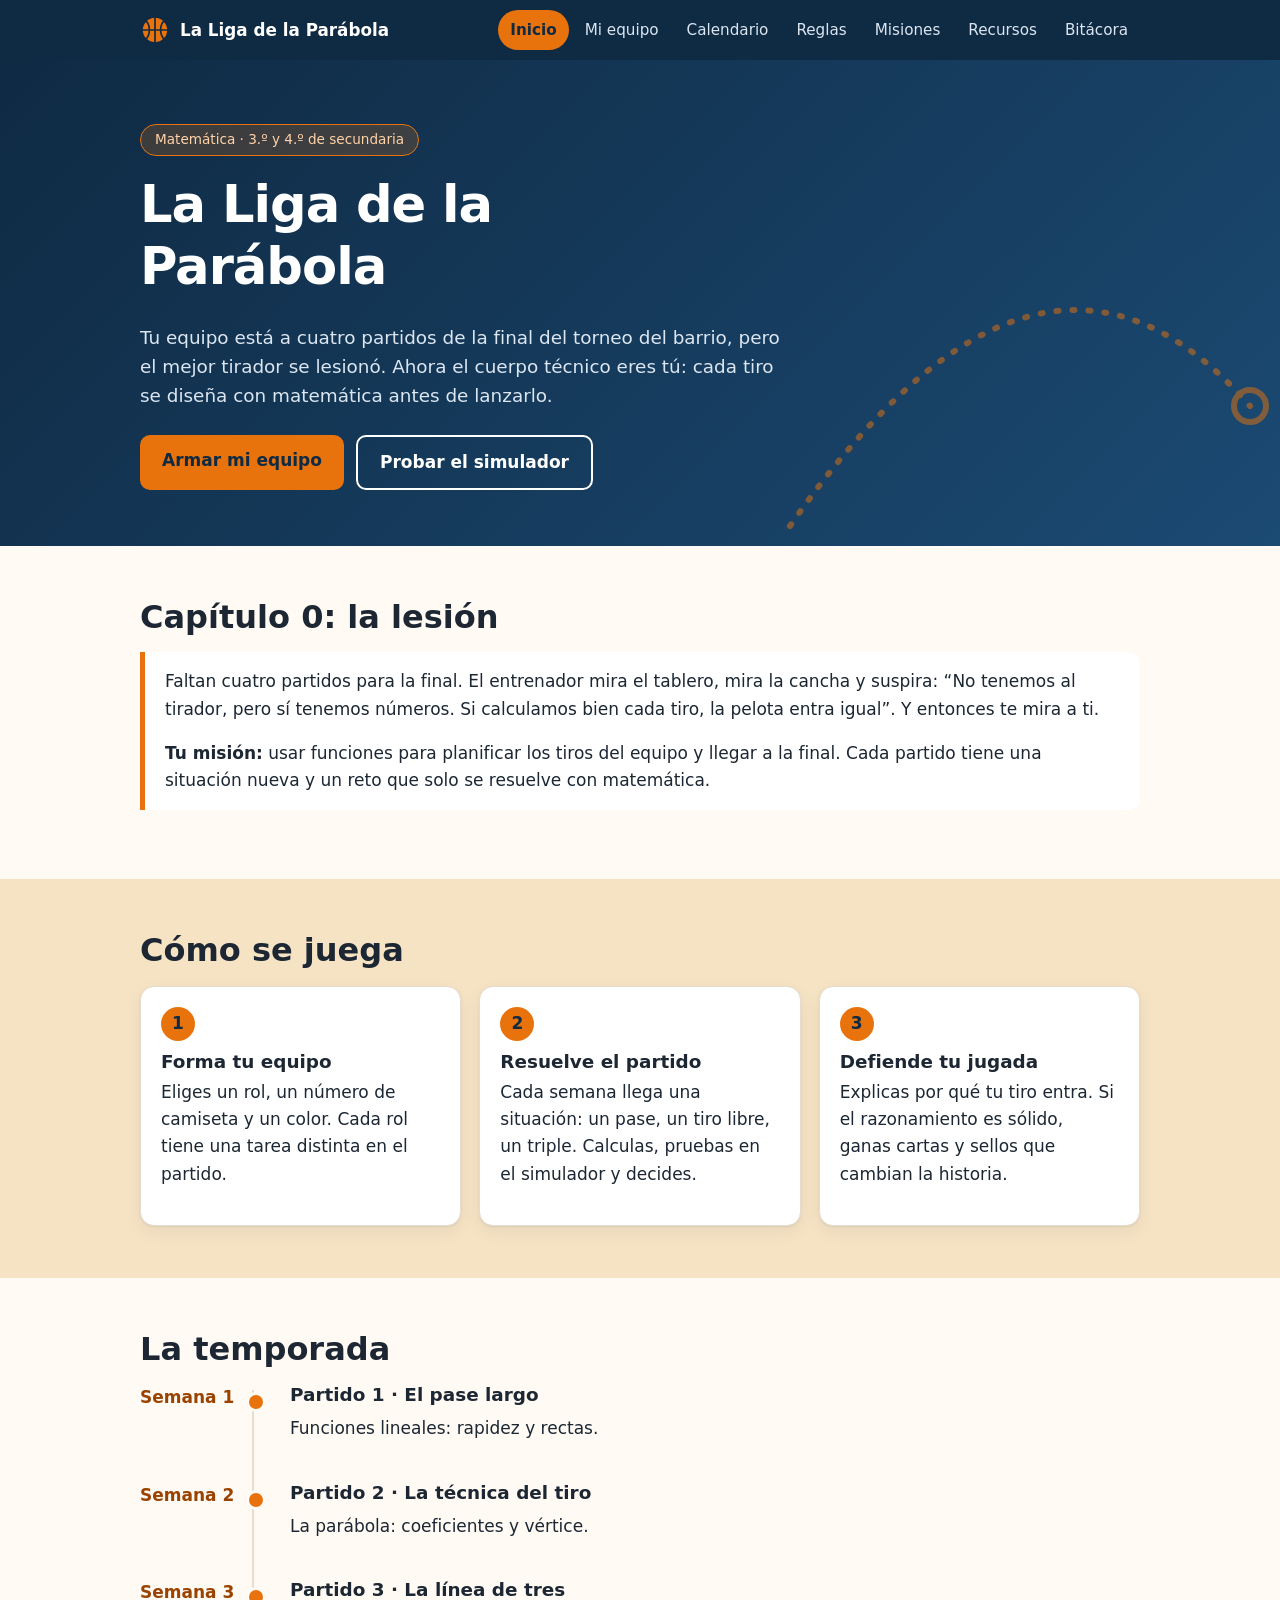
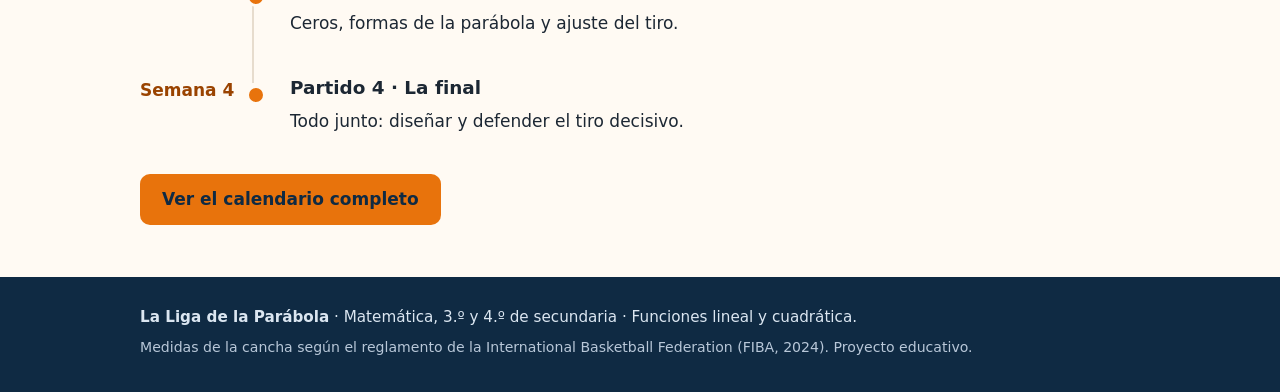
==== index.html @ 5fda9ed2 "Sitio web La Liga de la Parabola Co-Authored-By: Claude Sonnet 5.5 <noreply@anthropic.com> Claude-Se" ====
<!doctype html>
<html lang="es">
<head>
<meta charset="utf-8">
<meta name="viewport" content="width=device-width, initial-scale=1">
<title>Inicio · La Liga de la Parábola</title>
<meta name="description" content="Proyecto de gamificación de Matemática para 3.º y 4.º de secundaria: funciones y parábolas con baloncesto.">
<link rel="stylesheet" href="style.css">
</head>
<body>
<a class="saltar" href="#contenido">Saltar al contenido</a>
<header class="cab">
  <div class="cab-in">
    <a class="marca" href="index.html"><svg viewBox="0 0 32 32" width="30" height="30" aria-hidden="true"><circle cx="16" cy="16" r="14" fill="#e8730c" stroke="#0f2a43" stroke-width="2"/><path d="M16 2v28M2 16h28M5.5 5.5c6 5 6 16 0 21M26.5 5.5c-6 5-6 16 0 21" fill="none" stroke="#0f2a43" stroke-width="1.8"/></svg><span>La Liga de la Parábola</span></a>
    <button class="menu-btn" aria-expanded="false" aria-controls="nav">Menú</button>
    <nav id="nav" aria-label="Principal"><a href="index.html" aria-current="page">Inicio</a><a href="equipo.html">Mi equipo</a><a href="calendario.html">Calendario</a><a href="reglas.html">Reglas</a><a href="misiones.html">Misiones</a><a href="recursos.html">Recursos</a><a href="bitacora.html">Bitácora</a></nav>
  </div>
</header>
<main id="contenido">

<section class="hero"><div class="cont">
  <span class="etq">Matemática · 3.º y 4.º de secundaria</span>
  <h1>La Liga de la Parábola</h1>
  <p>Tu equipo está a cuatro partidos de la final del torneo del barrio, pero el mejor tirador se lesionó.
  Ahora el cuerpo técnico eres tú: cada tiro se diseña con matemática antes de lanzarlo.</p>
  <div class="acciones"><a class="btn" href="equipo.html">Armar mi equipo</a><a class="btn sec" href="misiones.html">Probar el simulador</a></div>
  <svg class="arco" viewBox="0 0 520 300" aria-hidden="true"><path d="M10 270 Q260 -90 470 150" fill="none" stroke="#e8730c" stroke-width="6" stroke-dasharray="2 14" stroke-linecap="round"/><circle cx="470" cy="150" r="16" fill="none" stroke="#e8730c" stroke-width="6"/></svg>
</div></section>

<section class="bloque"><div class="cont">
  <h2>Capítulo 0: la lesión</h2>
  <div class="cita"><p>Faltan cuatro partidos para la final. El entrenador mira el tablero, mira la cancha y suspira:
  “No tenemos al tirador, pero sí tenemos números. Si calculamos bien cada tiro, la pelota entra igual”.
  Y entonces te mira a ti.</p><p style="margin:0"><strong>Tu misión:</strong> usar funciones para planificar los tiros del equipo y
  llegar a la final. Cada partido tiene una situación nueva y un reto que solo se resuelve con matemática.</p></div>
</div></section>

<section class="bloque alt"><div class="cont">
  <h2>Cómo se juega</h2>
  <div class="rejilla">
    <div class="tarjeta"><span class="num">1</span><h3>Forma tu equipo</h3><p>Eliges un rol, un número de camiseta y un color. Cada rol tiene una tarea distinta en el partido.</p></div>
    <div class="tarjeta"><span class="num">2</span><h3>Resuelve el partido</h3><p>Cada semana llega una situación: un pase, un tiro libre, un triple. Calculas, pruebas en el simulador y decides.</p></div>
    <div class="tarjeta"><span class="num">3</span><h3>Defiende tu jugada</h3><p>Explicas por qué tu tiro entra. Si el razonamiento es sólido, ganas cartas y sellos que cambian la historia.</p></div>
  </div>
</div></section>

<section class="bloque"><div class="cont">
  <h2>La temporada</h2>
  <ol class="linea">
    <li><span class="sem">Semana 1</span><div class="txt"><h3>Partido 1 · El pase largo</h3><p>Funciones lineales: rapidez y rectas.</p></div></li>
    <li><span class="sem">Semana 2</span><div class="txt"><h3>Partido 2 · La técnica del tiro</h3><p>La parábola: coeficientes y vértice.</p></div></li>
    <li><span class="sem">Semana 3</span><div class="txt"><h3>Partido 3 · La línea de tres</h3><p>Ceros, formas de la parábola y ajuste del tiro.</p></div></li>
    <li><span class="sem">Semana 4</span><div class="txt"><h3>Partido 4 · La final</h3><p>Todo junto: diseñar y defender el tiro decisivo.</p></div></li>
  </ol>
  <a class="btn" href="calendario.html">Ver el calendario completo</a>
</div></section>

</main>
<footer class="pie">
  <div class="cont">
    <p><strong>La Liga de la Parábola</strong> · Matemática, 3.º y 4.º de secundaria · Funciones lineal y cuadrática.</p>
    <p class="chico">Medidas de la cancha según el reglamento de la International Basketball Federation (FIBA, 2024). Proyecto educativo.</p>
  </div>
</footer>
<script src="site.js"></script>

</body>
</html>
---- style.css ----
:root{--bg:#fffaf3;--surf:#ffffff;--ink:#1c2733;--muted:#566474;--navy:#0f2a43;--orange:#e8730c;--orange-ink:#9a4300;
--line:#e7dccd;--court:#f6e3c3;--ok:#1b7a3d;--bad:#b3261e;--shadow:0 1px 2px rgba(15,42,67,.08),0 6px 18px rgba(15,42,67,.06)}
:root{color-scheme:light dark}
@media (prefers-color-scheme:dark){:root:not([data-theme="light"]){--bg:#0e1621;--surf:#162232;--ink:#eef3f8;--muted:#a9b6c4;--navy:#0a1320;
--orange:#ff9a3d;--orange-ink:#ffb36b;--line:#26364a;--court:#1d2c3f;--ok:#58d68d;--bad:#ff8a80;--shadow:none}}
:root[data-theme="dark"]{--bg:#0e1621;--surf:#162232;--ink:#eef3f8;--muted:#a9b6c4;--navy:#0a1320;
--orange:#ff9a3d;--orange-ink:#ffb36b;--line:#26364a;--court:#1d2c3f;--ok:#58d68d;--bad:#ff8a80;--shadow:none}
*{box-sizing:border-box}
html{scroll-behavior:smooth}
body{margin:0;background:var(--bg);color:var(--ink);font:17px/1.6 system-ui,-apple-system,"Segoe UI",Roboto,Arial,sans-serif}
h1,h2,h3{line-height:1.2;margin:0 0 .5em;color:var(--ink)}
h1{font-size:clamp(2rem,5vw,3.2rem);letter-spacing:-.02em}
h2{font-size:clamp(1.5rem,3vw,2rem);margin-top:0}
h3{font-size:1.15rem}
p{margin:0 0 1em}
a{color:var(--orange-ink)}
.cont{max-width:1040px;margin:0 auto;padding:0 20px}
.saltar{position:absolute;left:-999px;top:8px;background:var(--orange);color:#0f2a43;padding:8px 14px;border-radius:8px;z-index:20}
.saltar:focus{left:12px}
:focus-visible{outline:3px solid var(--orange);outline-offset:3px;border-radius:4px}
.cab{background:var(--navy);position:sticky;top:0;z-index:10}
.cab-in{max-width:1040px;margin:0 auto;padding:10px 20px;display:flex;align-items:center;gap:16px;flex-wrap:wrap}
.marca{display:flex;align-items:center;gap:10px;color:#fff;text-decoration:none;font-weight:800;font-size:1.05rem}
nav{margin-left:auto;display:flex;gap:4px;flex-wrap:wrap}
nav a{color:#dbe6f1;text-decoration:none;padding:8px 12px;border-radius:999px;font-size:.95rem}
nav a:hover{background:rgba(255,255,255,.12);color:#fff}
nav a[aria-current=page]{background:var(--orange);color:#0f2a43;font-weight:700}
.menu-btn{display:none;margin-left:auto;background:transparent;border:1px solid #6b8099;color:#fff;border-radius:8px;padding:8px 14px;font:inherit;cursor:pointer}
@media (max-width:760px){.menu-btn{display:block}nav{display:none;width:100%;margin:0;flex-direction:column}nav.abierto{display:flex}}
.hero{background:linear-gradient(135deg,#0f2a43 0%,#1b4a73 100%);color:#fff;padding:64px 0 56px;position:relative;overflow:hidden}
.hero h1{color:#fff;max-width:14ch}
.hero p{max-width:56ch;font-size:1.15rem;color:#dbe6f1}
.hero .etq{display:inline-block;background:rgba(232,115,12,.2);border:1px solid #e8730c;color:#ffd2a8;border-radius:999px;padding:4px 14px;font-size:.85rem;margin-bottom:18px}
.hero svg.arco{position:absolute;right:-20px;bottom:-10px;width:min(520px,55%);opacity:.5}
.btn{display:inline-block;background:var(--orange);color:#0f2a43;font-weight:800;text-decoration:none;border:0;border-radius:10px;padding:12px 22px;font:inherit;font-weight:800;cursor:pointer}
.btn:hover{filter:brightness(1.08)}
.btn.sec{background:transparent;color:inherit;border:2px solid currentColor}
.hero .btn.sec{color:#fff}
.acciones{display:flex;gap:12px;flex-wrap:wrap;margin-top:24px}
section.bloque{padding:52px 0}
section.bloque.alt{background:var(--court)}
.rejilla{display:grid;gap:18px;grid-template-columns:repeat(auto-fit,minmax(230px,1fr))}
.tarjeta{background:var(--surf);border:1px solid var(--line);border-radius:14px;padding:20px;box-shadow:var(--shadow)}
.tarjeta h3{margin-bottom:.35em}
.tarjeta .num{display:inline-grid;place-items:center;width:34px;height:34px;border-radius:50%;background:var(--orange);color:#0f2a43;font-weight:800;margin-bottom:10px}
.chico{font-size:.88rem;color:var(--muted)}
.cita{border-left:5px solid var(--orange);background:var(--surf);padding:16px 20px;border-radius:0 12px 12px 0;margin:0 0 1em}
.linea{list-style:none;margin:0;padding:0;display:grid;gap:0;position:relative}
.linea li{display:grid;grid-template-columns:112px 1fr;gap:16px;padding:0 0 22px;position:relative}
.linea .sem{font-weight:800;color:var(--orange-ink)}
.linea li::before{content:"";position:absolute;left:112px;top:6px;bottom:-6px;width:2px;background:var(--line)}
.linea li:last-child::before{display:none}
.linea li::after{content:"";position:absolute;left:106px;top:8px;width:14px;height:14px;border-radius:50%;background:var(--orange);border:3px solid var(--bg)}
.linea .txt{padding-left:22px}
.pagina-t{background:var(--navy);color:#fff;padding:40px 0}
.pagina-t h1{color:#fff;font-size:clamp(1.8rem,4vw,2.5rem);margin:0 0 .25em}
.pagina-t p{color:#dbe6f1;margin:0;max-width:60ch}
table{width:100%;border-collapse:collapse;background:var(--surf);border-radius:12px;overflow:hidden;font-size:.95rem}
th,td{padding:11px 13px;text-align:left;vertical-align:top;border-bottom:1px solid var(--line)}
th{background:var(--navy);color:#fff;font-weight:700}
td:first-child{font-weight:700}
.tabla-wrap{overflow-x:auto;border-radius:12px;border:1px solid var(--line)}
.roles{display:grid;gap:16px;grid-template-columns:repeat(auto-fit,minmax(220px,1fr))}
.rol{background:var(--surf);border:2px solid var(--line);border-radius:14px;padding:18px;text-align:left;font:inherit;color:inherit;cursor:pointer}
.rol[aria-pressed=true]{border-color:var(--orange);box-shadow:0 0 0 3px rgba(232,115,12,.25)}
.rol .ico{font-size:2rem;display:block}
.rol b{display:block;font-size:1.1rem;margin:.2em 0}
label{display:block;font-weight:700;margin:12px 0 4px}
input[type=text],textarea,select{width:100%;padding:10px 12px;border:1.5px solid var(--line);border-radius:10px;font:inherit;background:var(--surf);color:var(--ink)}
textarea{min-height:92px;resize:vertical}
input[type=color]{width:64px;height:40px;border:1.5px solid var(--line);border-radius:10px;background:var(--surf);padding:2px}
.camiseta{display:grid;place-items:center;width:120px;height:120px;border-radius:18px 18px 40px 40px;font-size:2.6rem;font-weight:900;color:#fff;margin:8px 0 0;text-shadow:0 2px 0 rgba(0,0,0,.3)}
.sim{background:var(--surf);border:1px solid var(--line);border-radius:16px;padding:18px;box-shadow:var(--shadow)}
.sim canvas{width:100%;height:auto;display:block;border-radius:12px;background:var(--court)}
.ctrl{display:grid;gap:14px;grid-template-columns:repeat(auto-fit,minmax(200px,1fr));margin:16px 0}
.ctrl input[type=range]{width:100%;accent-color:#e8730c}
.ctrl output{font-weight:800;color:var(--orange-ink)}
.lectura{display:grid;gap:10px;grid-template-columns:repeat(auto-fit,minmax(170px,1fr));margin:12px 0 0}
.lectura div{background:var(--bg);border:1px solid var(--line);border-radius:10px;padding:10px 12px}
.lectura span{display:block;font-size:.8rem;color:var(--muted)}
.lectura strong{font-size:1.1rem}
#resultado{font-weight:800;padding:10px 14px;border-radius:10px;margin-top:12px;border:2px solid var(--line)}
#resultado.ok{color:var(--ok);border-color:var(--ok)}
#resultado.mal{color:var(--bad);border-color:var(--bad)}
details{background:var(--surf);border:1px solid var(--line);border-radius:12px;padding:4px 18px;margin:0 0 12px}
summary{cursor:pointer;font-weight:800;padding:12px 0;list-style-position:inside}
.cartas{display:grid;gap:14px;grid-template-columns:repeat(auto-fit,minmax(200px,1fr))}
.carta{background:var(--surf);border:2px solid var(--navy);border-radius:14px;padding:16px;position:relative}
.carta .tipo{font-size:.75rem;text-transform:uppercase;letter-spacing:.08em;color:var(--orange-ink);font-weight:800}
.sello{display:flex;gap:12px;align-items:flex-start}
.sello .ins{flex:none;width:46px;height:46px;border-radius:50%;background:var(--navy);color:#ffd2a8;display:grid;place-items:center;font-size:1.3rem}
.pie{background:var(--navy);color:#dbe6f1;padding:28px 0;margin-top:0;font-size:.95rem}
.pie p{margin:0 0 .4em}
.pie .chico{color:#b8c7d8}
@media (prefers-reduced-motion:reduce){html{scroll-behavior:auto}}
@media print{.cab,.pie,.menu-btn,.saltar{display:none}body{background:#fff;color:#000}}
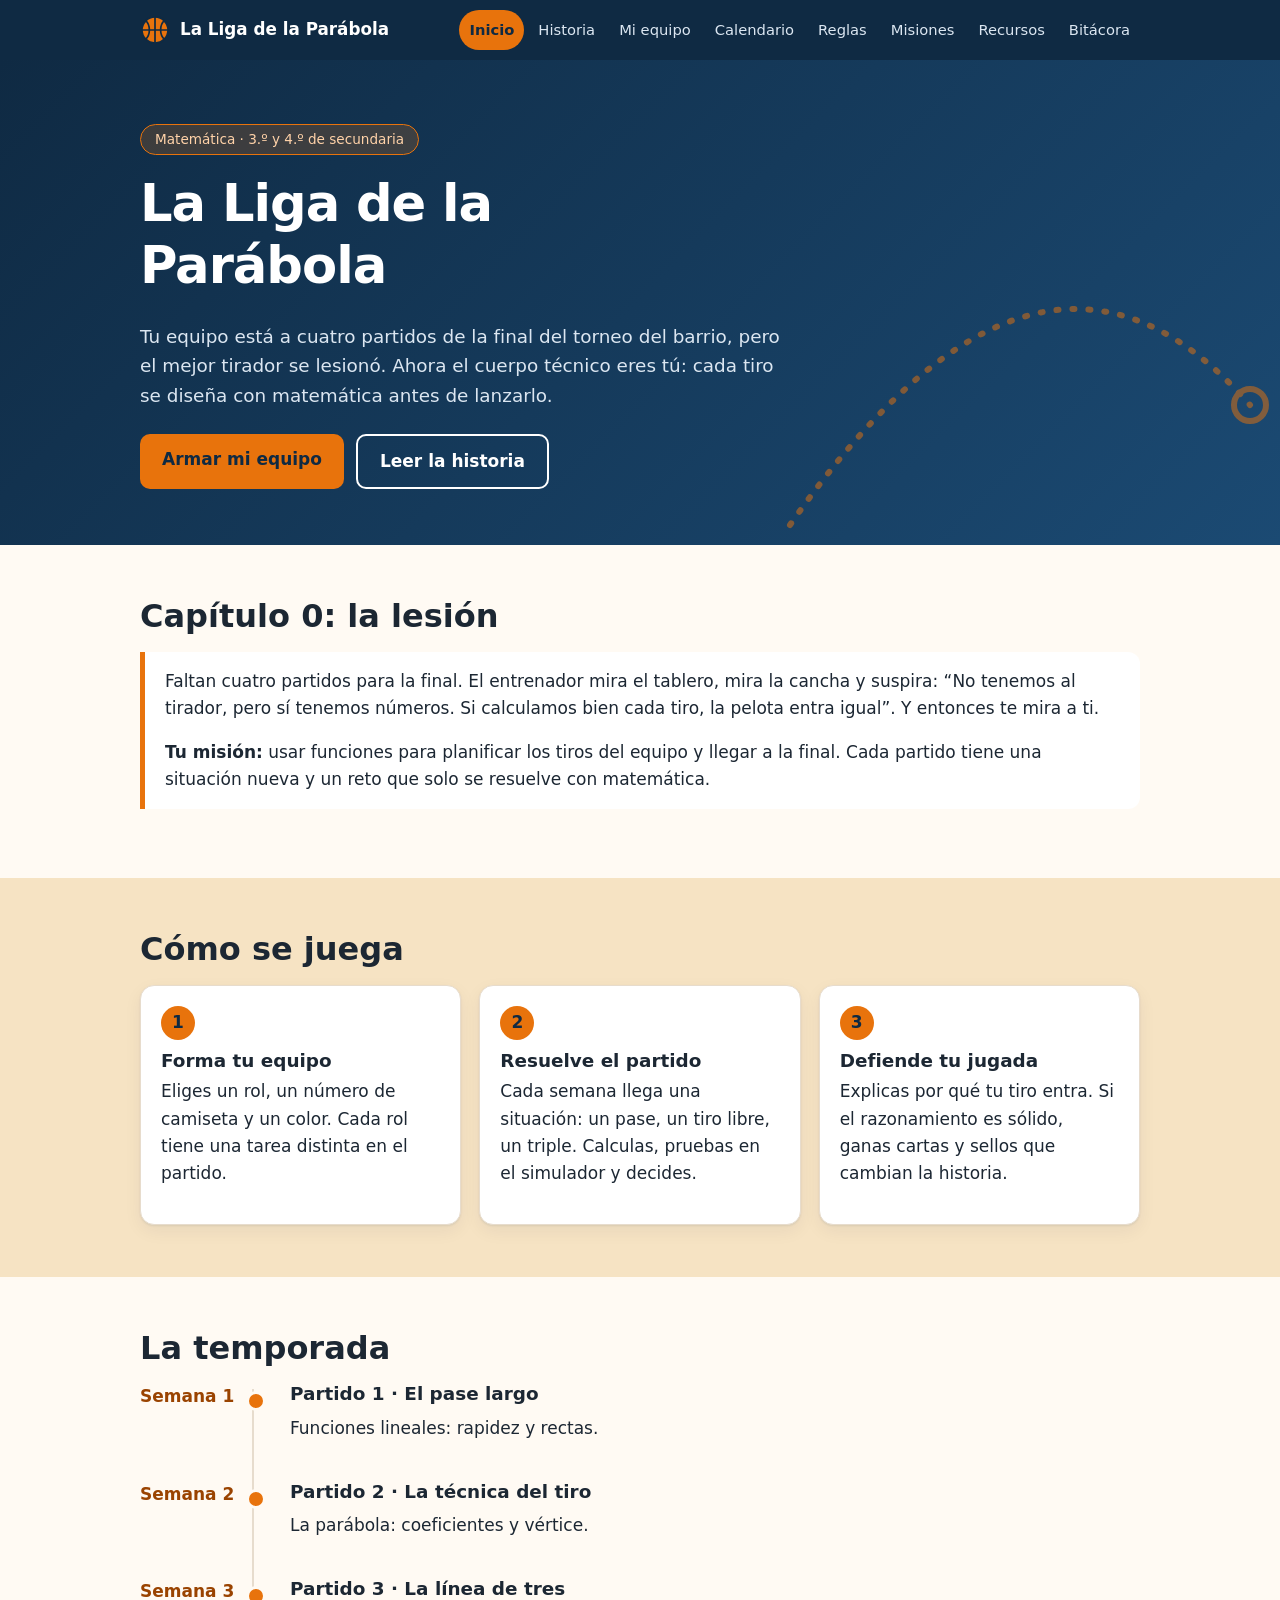
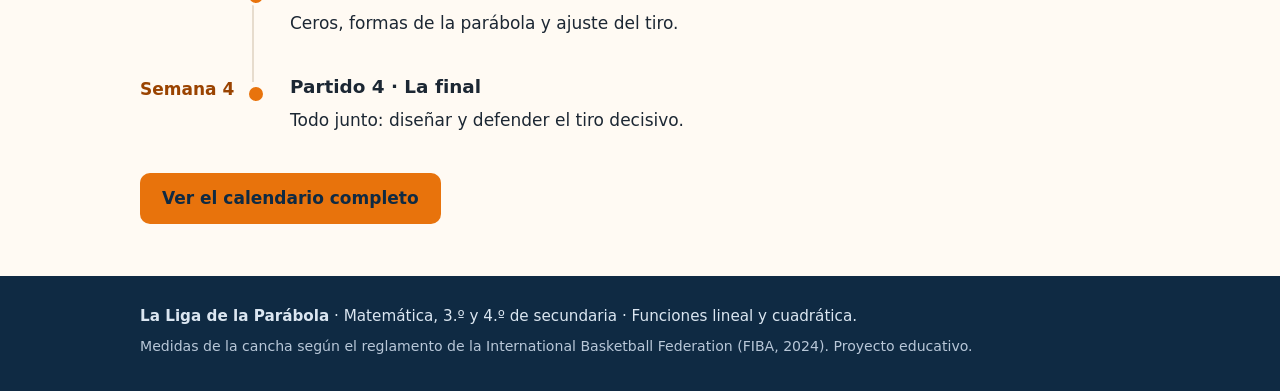
==== commit d30d6b6e: "Agregar Historia, avatares, escudo, insignias, mazo de cartas y fichas Co-Authored-By: Claude Sonnet" ====
--- a/index.html
+++ b/index.html
@@ -13,7 +13,7 @@
   <div class="cab-in">
     <a class="marca" href="index.html"><svg viewBox="0 0 32 32" width="30" height="30" aria-hidden="true"><circle cx="16" cy="16" r="14" fill="#e8730c" stroke="#0f2a43" stroke-width="2"/><path d="M16 2v28M2 16h28M5.5 5.5c6 5 6 16 0 21M26.5 5.5c-6 5-6 16 0 21" fill="none" stroke="#0f2a43" stroke-width="1.8"/></svg><span>La Liga de la Parábola</span></a>
     <button class="menu-btn" aria-expanded="false" aria-controls="nav">Menú</button>
-    <nav id="nav" aria-label="Principal"><a href="index.html" aria-current="page">Inicio</a><a href="equipo.html">Mi equipo</a><a href="calendario.html">Calendario</a><a href="reglas.html">Reglas</a><a href="misiones.html">Misiones</a><a href="recursos.html">Recursos</a><a href="bitacora.html">Bitácora</a></nav>
+    <nav id="nav" aria-label="Principal"><a href="index.html" aria-current="page">Inicio</a><a href="historia.html">Historia</a><a href="equipo.html">Mi equipo</a><a href="calendario.html">Calendario</a><a href="reglas.html">Reglas</a><a href="misiones.html">Misiones</a><a href="recursos.html">Recursos</a><a href="bitacora.html">Bitácora</a></nav>
   </div>
 </header>
 <main id="contenido">
@@ -23,7 +23,7 @@
   <h1>La Liga de la Parábola</h1>
   <p>Tu equipo está a cuatro partidos de la final del torneo del barrio, pero el mejor tirador se lesionó.
   Ahora el cuerpo técnico eres tú: cada tiro se diseña con matemática antes de lanzarlo.</p>
-  <div class="acciones"><a class="btn" href="equipo.html">Armar mi equipo</a><a class="btn sec" href="misiones.html">Probar el simulador</a></div>
+  <div class="acciones"><a class="btn" href="equipo.html">Armar mi equipo</a><a class="btn sec" href="historia.html">Leer la historia</a></div>
   <svg class="arco" viewBox="0 0 520 300" aria-hidden="true"><path d="M10 270 Q260 -90 470 150" fill="none" stroke="#e8730c" stroke-width="6" stroke-dasharray="2 14" stroke-linecap="round"/><circle cx="470" cy="150" r="16" fill="none" stroke="#e8730c" stroke-width="6"/></svg>
 </div></section>
 
--- a/style.css
+++ b/style.css
@@ -23,7 +23,7 @@
 .cab-in{max-width:1040px;margin:0 auto;padding:10px 20px;display:flex;align-items:center;gap:16px;flex-wrap:wrap}
 .marca{display:flex;align-items:center;gap:10px;color:#fff;text-decoration:none;font-weight:800;font-size:1.05rem}
 nav{margin-left:auto;display:flex;gap:4px;flex-wrap:wrap}
-nav a{color:#dbe6f1;text-decoration:none;padding:8px 12px;border-radius:999px;font-size:.95rem}
+nav a{color:#dbe6f1;text-decoration:none;padding:8px 10px;border-radius:999px;font-size:.92rem}
 nav a:hover{background:rgba(255,255,255,.12);color:#fff}
 nav a[aria-current=page]{background:var(--orange);color:#0f2a43;font-weight:700}
 .menu-btn{display:none;margin-left:auto;background:transparent;border:1px solid #6b8099;color:#fff;border-radius:8px;padding:8px 14px;font:inherit;cursor:pointer}
@@ -94,4 +94,31 @@
 .pie p{margin:0 0 .4em}
 .pie .chico{color:#b8c7d8}
 @media (prefers-reduced-motion:reduce){html{scroll-behavior:auto}}
+
+.avatares{display:grid;grid-template-columns:repeat(auto-fit,minmax(104px,1fr));gap:12px}
+.av{background:var(--surf);border:2px solid var(--line);border-radius:14px;padding:8px;cursor:pointer;text-align:center;font:inherit;color:inherit}
+.av[aria-pressed=true]{border-color:var(--orange);box-shadow:0 0 0 3px rgba(232,115,12,.25)}
+.av svg{width:80px;height:96px;display:block;margin:0 auto}
+.vista{display:flex;gap:28px;flex-wrap:wrap;align-items:center;justify-content:center}
+.vista svg{height:190px;width:auto;max-width:100%}
+.fichas{display:flex;align-items:center;gap:12px;flex-wrap:wrap}
+.fichas output{font-size:2.2rem;font-weight:900;color:var(--orange-ink);min-width:2ch;text-align:center}
+.btn.mini{padding:8px 16px;font-size:.95rem}
+.insignias{display:grid;gap:16px;grid-template-columns:repeat(auto-fit,minmax(200px,1fr))}
+.ins-b{background:var(--surf);border:2px solid var(--line);border-radius:14px;padding:16px;text-align:center;cursor:pointer;font:inherit;color:inherit}
+.ins-b svg{width:96px;height:96px;filter:saturate(.5);opacity:.75;transition:filter .2s,opacity .2s}
+.ins-b[aria-pressed=true]{border-color:var(--orange)}
+.ins-b[aria-pressed=true] svg{filter:none;opacity:1}
+.ins-b b{display:block;margin:.4em 0 .1em}
+.ins-b .est{display:block;font-size:.8rem;color:var(--muted)}
+.mazo{display:grid;gap:20px;grid-template-columns:minmax(230px,320px) 1fr;align-items:center;margin-bottom:26px}
+@media (max-width:700px){.mazo{grid-template-columns:1fr}}
+.carta-grande{min-height:200px;background:var(--surf);border:3px solid var(--navy);border-radius:18px;padding:22px;display:flex;flex-direction:column;justify-content:center;box-shadow:var(--shadow)}
+.carta-grande .tipo{font-size:.78rem;text-transform:uppercase;letter-spacing:.08em;color:var(--orange-ink);font-weight:800}
+.carta-grande h3{font-size:1.4rem;margin:.2em 0}
+.cap{display:grid;gap:14px;grid-template-columns:70px 1fr;padding:22px 0;border-bottom:1px solid var(--line)}
+.cap:last-of-type{border-bottom:0}
+.cap .n{width:56px;height:56px;border-radius:50%;background:var(--orange);color:#0f2a43;display:grid;place-items:center;font-weight:900;font-size:1.3rem}
+.cap .sem-t{font-size:.85rem;color:var(--orange-ink);font-weight:800;text-transform:uppercase;letter-spacing:.06em}
+.reparto{display:grid;gap:14px;grid-template-columns:repeat(auto-fit,minmax(240px,1fr))}
 @media print{.cab,.pie,.menu-btn,.saltar{display:none}body{background:#fff;color:#000}}
